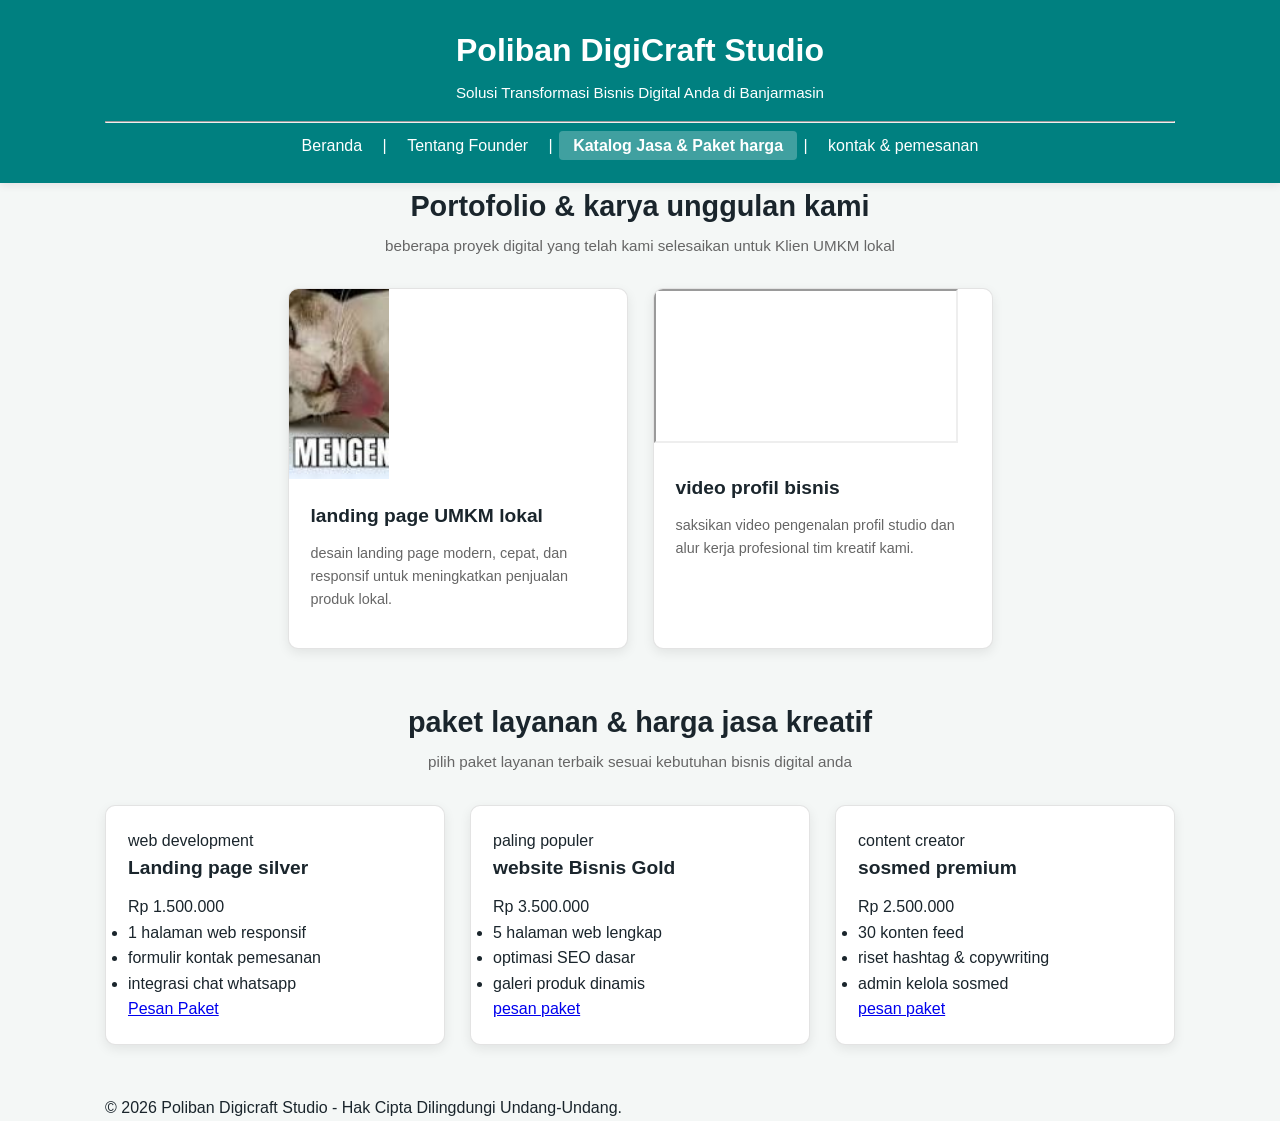
==== index.html @ 1faf7025 "CSS produk" ====
<!DOCTYPE html>
<html lang="en">

<head>
    <meta charset="UTF-8">
    <meta name="viewport" content="width=device-width, initial-scale=1.0">
    <title>katalog jasa & portofolio - poliban digicraft studio</title>
    <!-- 1. MENGHUBUNGKAN EXTERNAL CSS GLOBAL -->
    <link rel="stylesheet" href="style.css">
</head>

<body>
    <!-- Bagian Kepala Halaman (Header & Navigasi)  -->
    <header>
        <div class="container">
            <h1>Poliban DigiCraft Studio</h1>
            <p>Solusi Transformasi Bisnis Digital Anda di Banjarmasin</p>
            <hr>
            <nav>
                <a href="index.html">Beranda</a> |
                <a href="tentang.html">Tentang Founder</a> |
                <a href="produk.html" class="active">Katalog Jasa & Paket harga</a> |
                <a href="kontak.html">kontak & pemesanan</a>
            </nav>
        </div>
    </header>

    <main class="container">
        <!-- SEKSI PORTOFOLIO UTAMA (CARD LAYOUT) -->
        <section class="section">
            <h2 class="section-title">Portofolio & karya unggulan kami</h2>
            <p class="section-subtitle">beberapa proyek digital yang telah kami selesaikan untuk Klien UMKM lokal</p>

            <div class="card-grid">
                <!-- kartu portofolio -->
                <article class="card">
                    <img src="mengenaskan.jpg" alt="Mockup desain landing page agensi" class="card-img">
                    <div class="card-body">
                        <h3 class="card-title">landing page UMKM lokal</h3>
                        <p class="card-text">desain landing page modern, cepat, dan responsif untuk meningkatkan
                            penjualan produk lokal.</p>
                    </div>
                </article>

                <!-- kartu portofolio 2 (video profil) -->
                <article class="card">
                    <div class="video-container">
                        <iframe src="https://www.youtube.com/embed/UExds0bbfcw?si=t_ux7vf4w2viiRPl"
                            title="Youtube video player" allowfullscreen></iframe>
                    </div>
                    <div class="card-body">
                        <h3 class="card-title">video profil bisnis</h3>
                        <p class="card-text">saksikan video pengenalan profil studio dan alur kerja profesional tim
                            kreatif kami.</p>
                    </div>
                </article>
            </div>
        </section>

        <!-- SEKSI KATALOG PAKET LAYANAN (PRICING CARDS) -->
        <section class="section">
            <h2 class="section-title">paket layanan & harga jasa kreatif</h2>
            <p class="section-subtitle">pilih paket layanan terbaik sesuai kebutuhan bisnis digital anda</p>

            <div class="card-grid">
                <!-- paket 1: Landing Page Silver -->
                <article class="card pricing-card">
                    <div class="card-body">
                        <span class="badge">web development</span>
                        <h3 class="card-title">Landing page silver</h3>
                        <p class="card-price">Rp 1.500.000</p>
                        <ul class="card-features">
                            <li>1 halaman web responsif</li>
                            <li>formulir kontak pemesanan</li>
                            <li>integrasi chat whatsapp</li>
                        </ul>
                        <a href="kontak.html" class="btn-primary">Pesan Paket</a>
                    </div>
                </article>

                <!-- paket 2: Website Bisnis Gold -->
                <article class="card pricing-card featured">
                    <div class="card-body">
                        <span class="badge badge-featured">paling populer</span>
                        <h3 class="card-title">website Bisnis Gold</h3>
                        <p class="card-price">Rp 3.500.000</p>
                        <ul class="card-features">
                            <li>5 halaman web lengkap</li>
                            <li>optimasi SEO dasar</li>
                            <li>galeri produk dinamis</li>
                        </ul>
                        <a href="kontak.html" class="btn-primary">pesan paket</a>
                    </div>
                </article>

                <!-- paket 3: Sosmed Premium -->
                <article class="card pricing-card">
                    <div class="card-body">
                        <span class="badge">content creator</span>
                        <h3 class="card-title">sosmed premium</h3>
                        <p class="card-price">Rp 2.500.000</p>
                        <ul class="card-features">
                            <li>30 konten feed</li>
                            <li>riset hashtag & copywriting</li>
                            <li>admin kelola sosmed</li>
                        </ul>
                        <a href="kontak.html" class="btn-primary">pesan paket</a>
                    </div>
                </article>
            </div>
        </section>
    </main>

    <!-- FOOTER GLOBAL -->
    <footer>
        <div class="container">
            <p>&copy; 2026 Poliban Digicraft Studio - Hak Cipta Dilingdungi Undang-Undang.</p>
        </div>
    </footer>
</body>

</html>
---- style.css ----
/* 1. CSS VARIABEL */
:root {
    --primary-color: #008080;
    --primary-dark: #005A5A;
    --secondary-color: #1A252C;
    --accent-color: #FF9800;
    --bg-light: #F4F7F6;
    --white: #FFFFFF;
    --text-muted: #666666;
    --border-color: #E0E0E0E0;
    --shadow-soft: 0 4px 12px rgba(0, 0, 0, 0.08);
    --shadow-hover: 0 8px 24px rgba(0, 0, 0, 0.15);
    --transition-fast: all 0.3s ease;
}


/* 2. CSS RESET */
* {
    margin: 0;
    padding: 0;
    box-sizing: border-box;
}

body {
    font-family: 'Segoe UI', Tahoma, Geneva, Verdana, sans-serif;
    line-height: 1.6;
    background-color: var(--bg-light);
    color: var(--secondary-color);
}

/* 3. LAYOUT CONTAINER */
.container {
    width: 90%;
    max-width: 1100px;
    margin: 0 auto;
    padding: 0 15px;
}

/* 4.HEADER & NAVIGASI */
header {
    background-color: var(--primary-color);
    color: var(--white);
    padding: 25px 0;
    text-align: center;
    box-shadow: 0 2px 8px rgba(83, 30, 62, 0.1)
}

header h1 {
    font-size: 2rem;
    margin-bottom: 5px;
}

header p {
    font-size: 0.95rem;
    opacity: 0,9;
    margin-bottom: 15px;
}

nav {
    margin-top: 10px;
    font-family: 0,95rem;
}

nav a {
    color: var(--white);
    text-decoration: none;
    padding: 6px 14px;
    margin: 0 2px;
    border-radius: 4px;
    transition: var(--transition-fast);
}

nav a:hover, nav a.active {
    background-color: rgba(255, 255, 255, 0.25);
    font-weight: bold;
}

/* 5. Main Content */
main {
    padding: 40px 0;
}

.section {
    margin-bottom: 50px;
}

.section-title {
    text-align: center;
    font-size: 1.8rem;
    color: var(--secondary-color);
    margin-bottom: 5px;
}

.section-subtitle {
    text-align: center;
    color: var(--text-muted);
    font-size: 0.95rem;
    margin-bottom: 30px;
}

/* 6. CARD GRID */
.card-grid {
    display: flex;
    flex-wrap: wrap;
    gap: 25px;
    justify-content: center;
}

/* 7. card */
.card {
    background-color: var(--white);
    border-radius: 10px;
    box-shadow: var(--shadow-soft);
    overflow: hidden;
    flex: 1 1 300px;
    max-width: 340px;
    display: flex;
    flex-direction: column;
    transform: var(--transition-fast);
    border: 1px solid var(--border-color);
}

.card:hover {
    transform: translateY(-8px);
    box-shadow: var(--shadow-hover);
}

.card-img {
    width: 100px;
    height: 190px;
    object-fit: cover;
}

.card-body {
    padding: 22px;
    display: flex;
    flex-direction: column;
    flex-grow: 10px;
}

.card-title {
    font-size: 1.2rem;
    color: var(--secondary-color);
    margin-bottom: 10px;
}

.card-text {
    font-size: 0.9rem;
    color: var(--text-muted);
    margin-bottom: 15px;
}
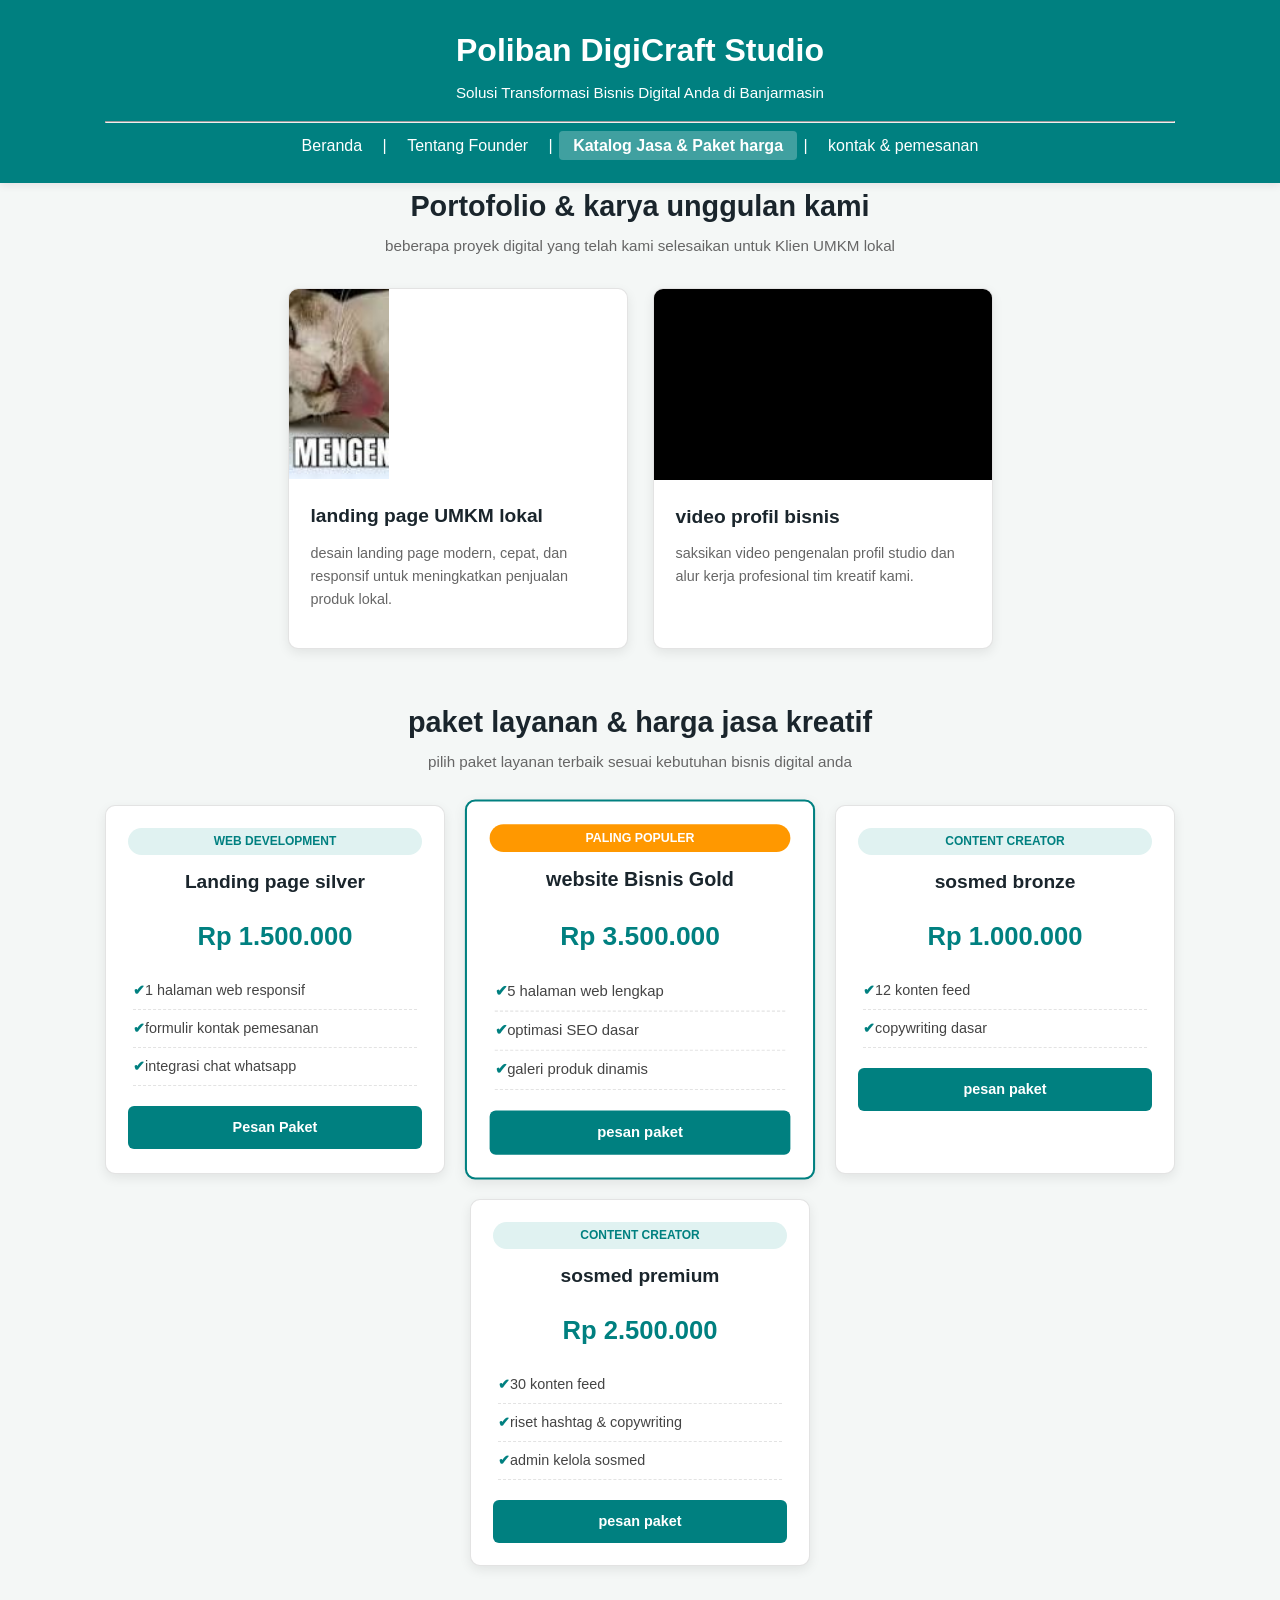
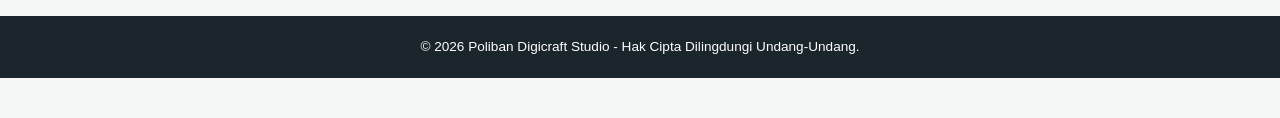
==== commit 50cafbe4: "CSS P" ====
--- a/index.html
+++ b/index.html
@@ -81,7 +81,7 @@
                 <!-- paket 2: Website Bisnis Gold -->
                 <article class="card pricing-card featured">
                     <div class="card-body">
-                        <span class="badge badge-featured">paling populer</span>
+                        <span class="badge badge-featured">Paling populer</span>
                         <h3 class="card-title">website Bisnis Gold</h3>
                         <p class="card-price">Rp 3.500.000</p>
                         <ul class="card-features">
@@ -93,7 +93,19 @@
                     </div>
                 </article>
 
-                <!-- paket 3: Sosmed Premium -->
+                <!-- paket 3: Sosmed premium -->
+                <article class="card pricing-card">
+                    <div class="card-body">
+                        <span class="badge">content creator</span>
+                        <h3 class="card-title">sosmed bronze</h3>
+                        <p class="card-price">Rp 1.000.000</p>
+                        <ul class="card-features">
+                            <li>12 konten feed</li>
+                            <li>copywriting dasar</li>
+                        </ul>
+                        <a href="kontak.html" class="btn-primary">pesan paket</a>
+                    </div>
+                </article>
                 <article class="card pricing-card">
                     <div class="card-body">
                         <span class="badge">content creator</span>
--- a/style.css
+++ b/style.css
@@ -149,3 +149,108 @@
     color: var(--text-muted);
     margin-bottom: 15px;
 }
+
+.video-container {
+    position: relative;
+    padding-bottom: 56.25%;
+    height: 0;
+    overflow: hidden;
+    background-color: black;
+}
+
+.video-container iframe {
+    position: absolute;
+    top: 0;
+    left: 0;
+    width: 100%;
+    height: 100%;
+    border: 0;
+}
+
+.pricing-card {
+    text-align: center;
+    position: relative;
+}
+
+.badge {
+    display: inline-block;
+    padding: 4px 12px;
+    font-size: 0.75rem;
+    font-weight: bold;
+    text-transform: uppercase;
+    background-color: #e0f2f1;
+    color: var(--primary-color);
+    border-radius: 20px;
+    margin-bottom: 12px;
+
+}
+
+.card-price {
+    font-size: 1.6rem;
+    font-weight: bold;
+    color: var(--primary-color);
+    margin: 8px 0 15px 0;
+}
+
+.card-features {
+    list-style: none;
+    margin-bottom: 20px;
+    text-align: left;
+    padding: 0 5px;
+}
+
+.card-features li {
+    font-size: 0.9rem;
+    padding: 7px 0;
+    border-bottom: 1px dashed var(--border-color);
+    color: #444;
+
+}
+
+.card-features li::before {
+    content: "✔";
+    color: var(--primary-color);
+    font-weight: bold;
+}
+
+.btn-primary {
+    display: inline-block;
+    background-color: var(--primary-color);
+    color: var(--white);
+    padding: 10px 20px;
+    text-decoration: none;
+    border-radius: 6px;
+    font-weight: bold;
+    font-size: 0.9rem;
+    text-align: center;
+    margin-top: auto;
+    transition: var(--transition-fast);
+    
+}
+
+.btn-primary:hover {
+   background-color: var(--primary-dark);
+}
+
+.pricing-card.featured {
+    border: 2px solid var(--primary-color);
+    transform: scale(1.03);
+}
+
+.pricing-card.featured:hover {
+    transform: scale(1.1) translateY(-8px);
+}
+
+.badge-featured {
+    background-color: var(--accent-color);
+    color: var(--white);
+}
+
+footer {
+    background-color: var(--secondary-color);
+    color: var(--white);
+    text-align: center;
+    padding: 20px 0;
+    margin-bottom: 40px;
+    font-size: 0.85rem;
+}
